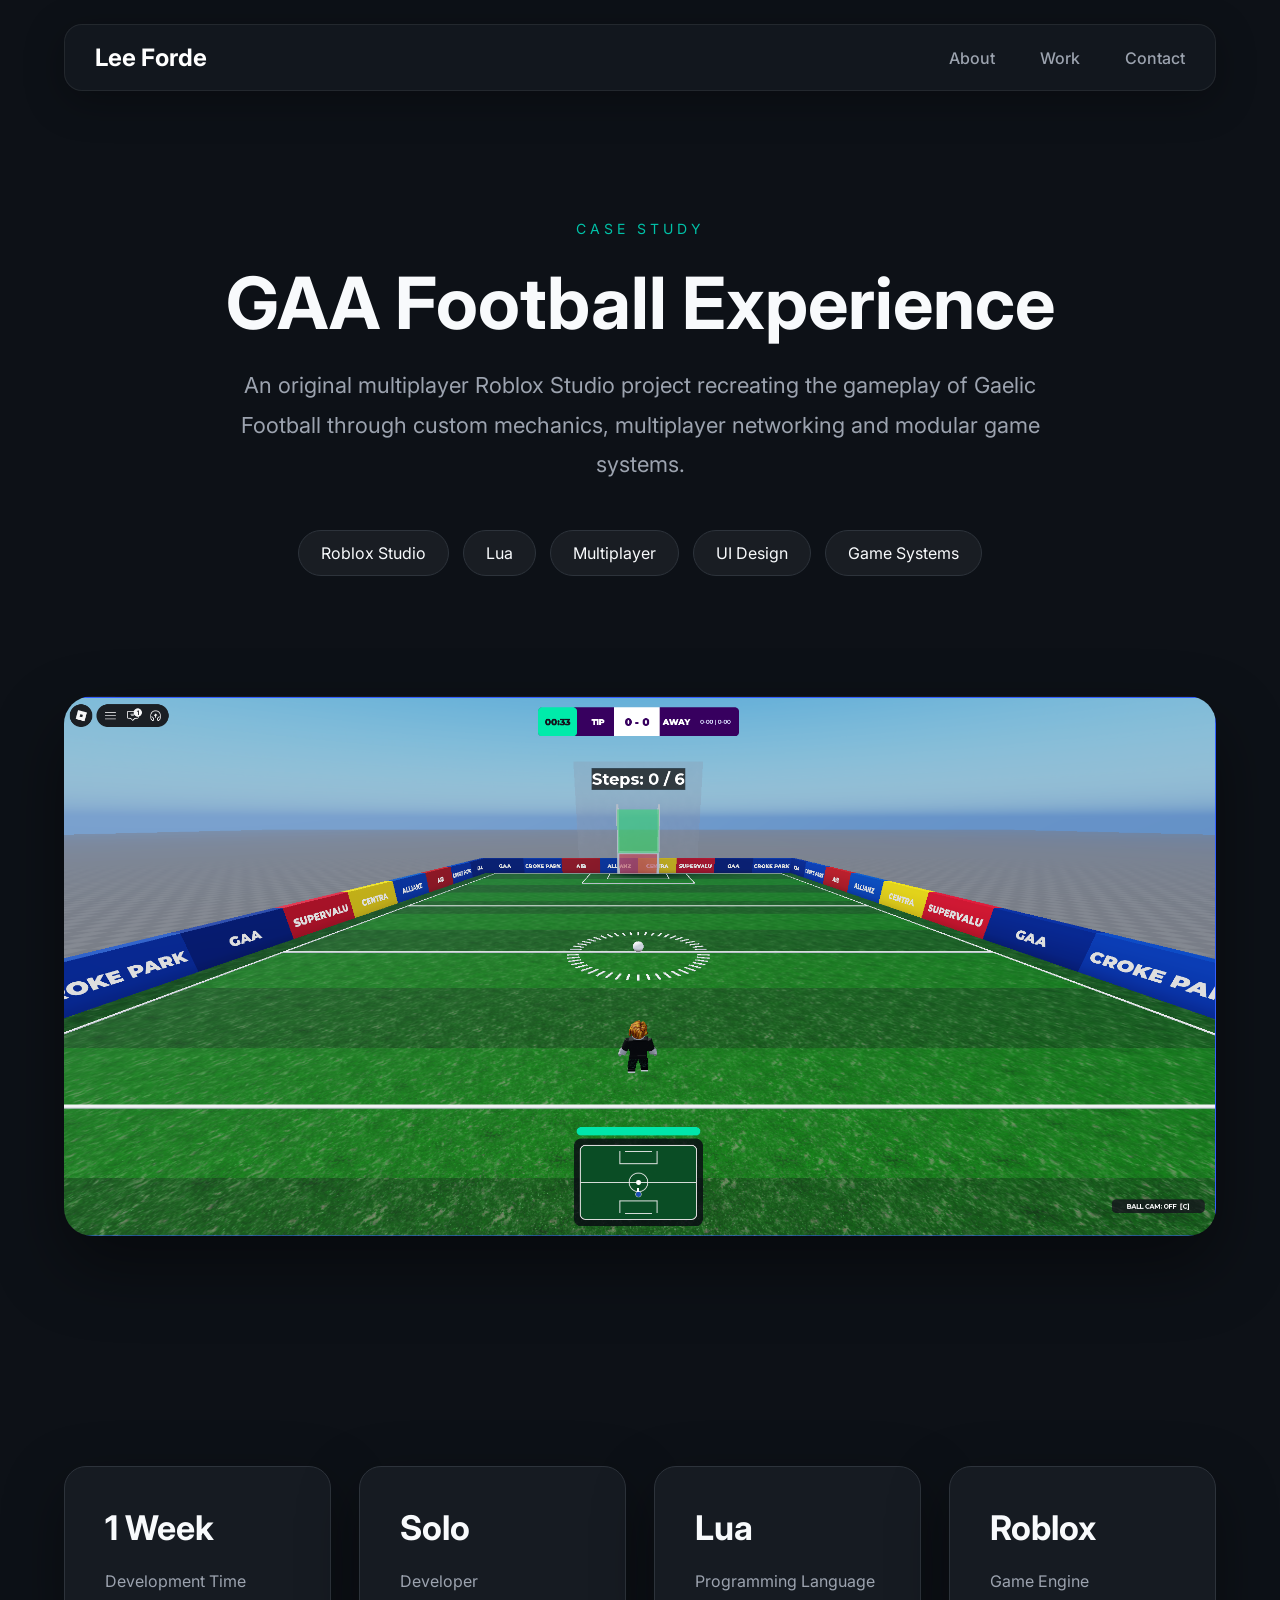
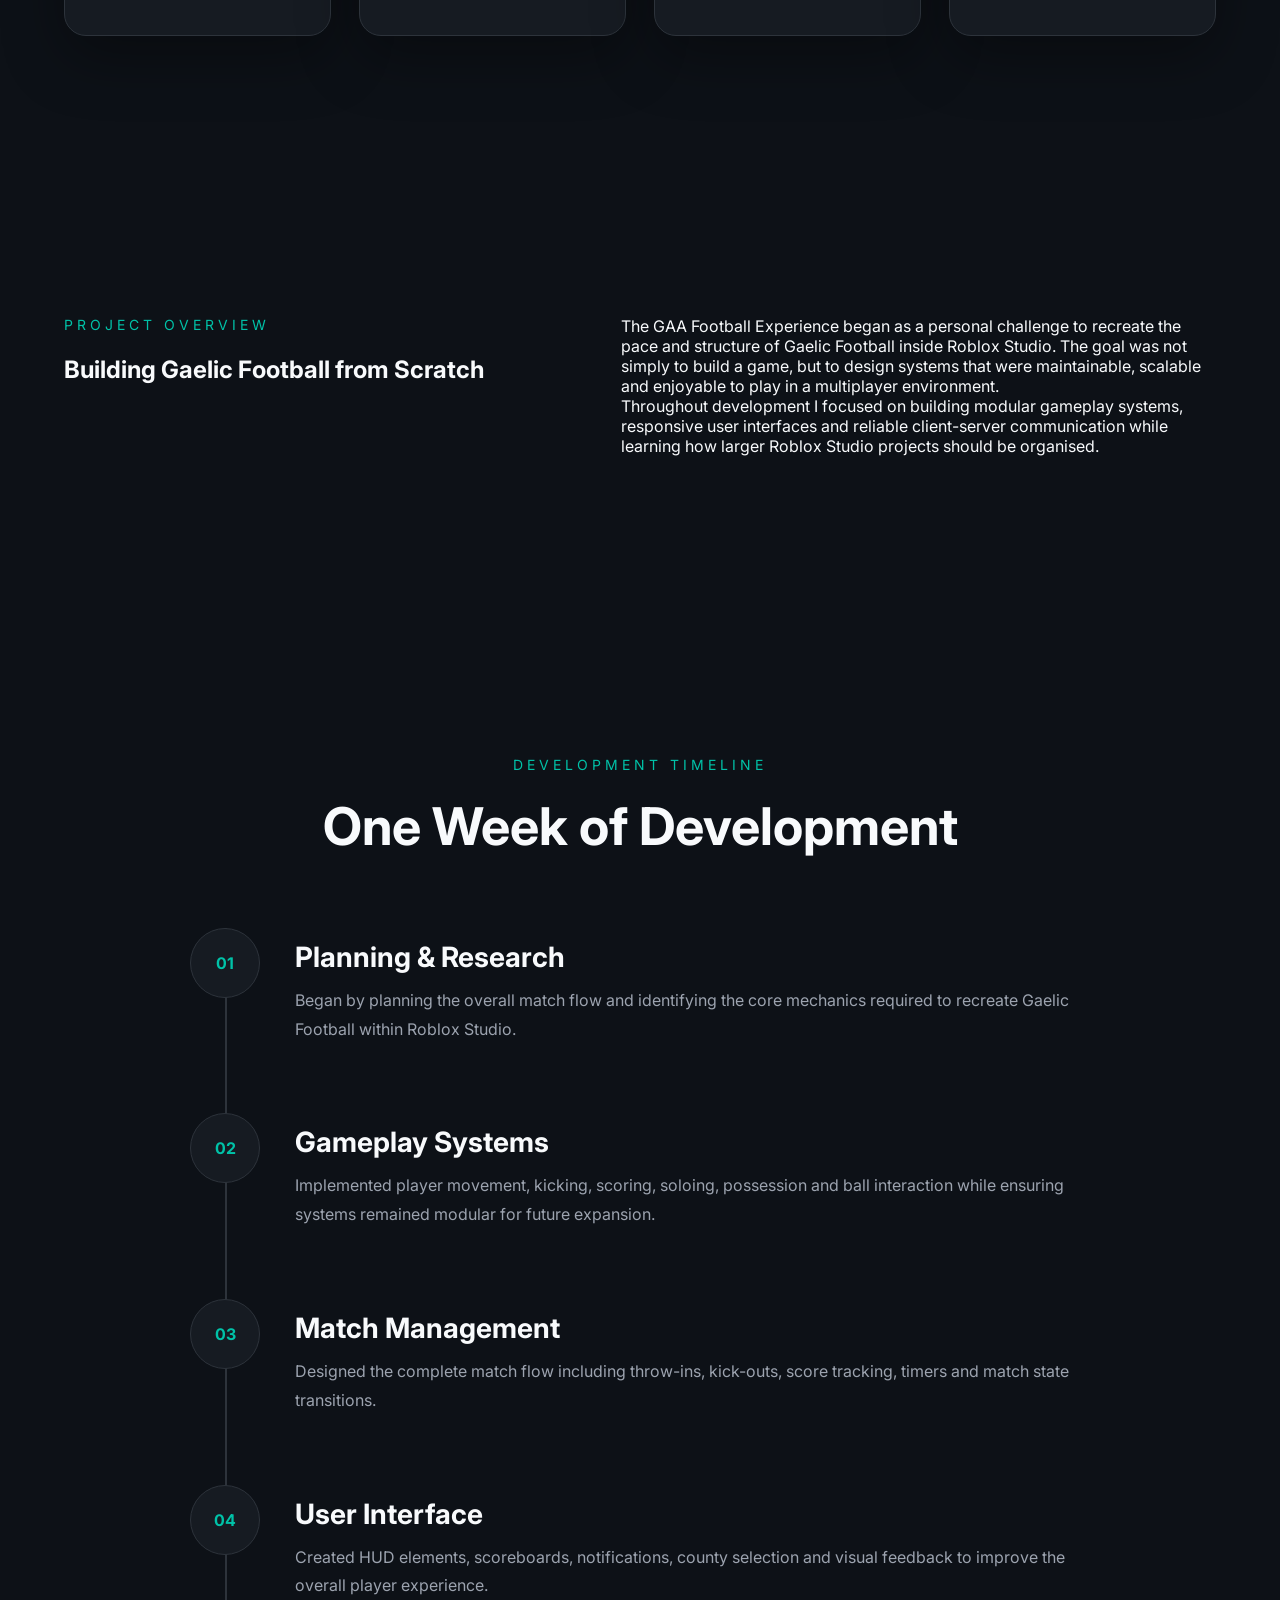
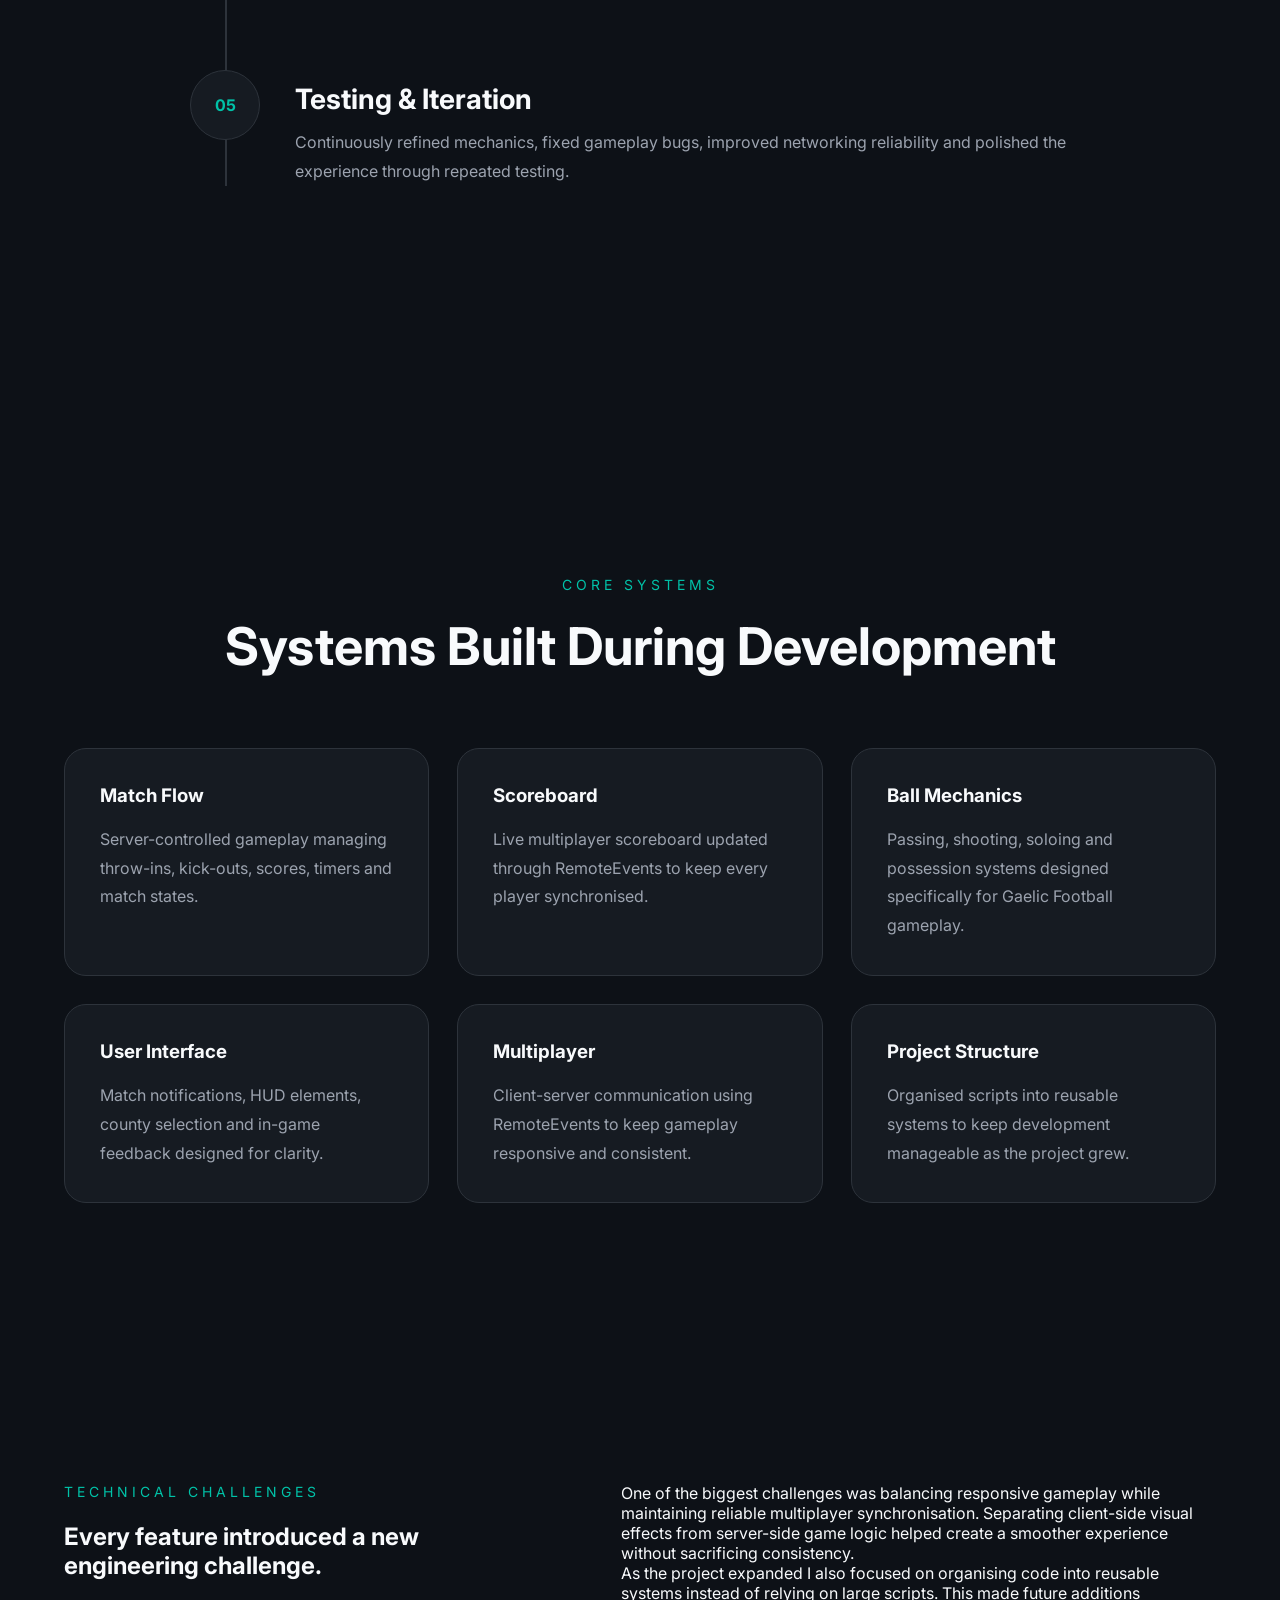
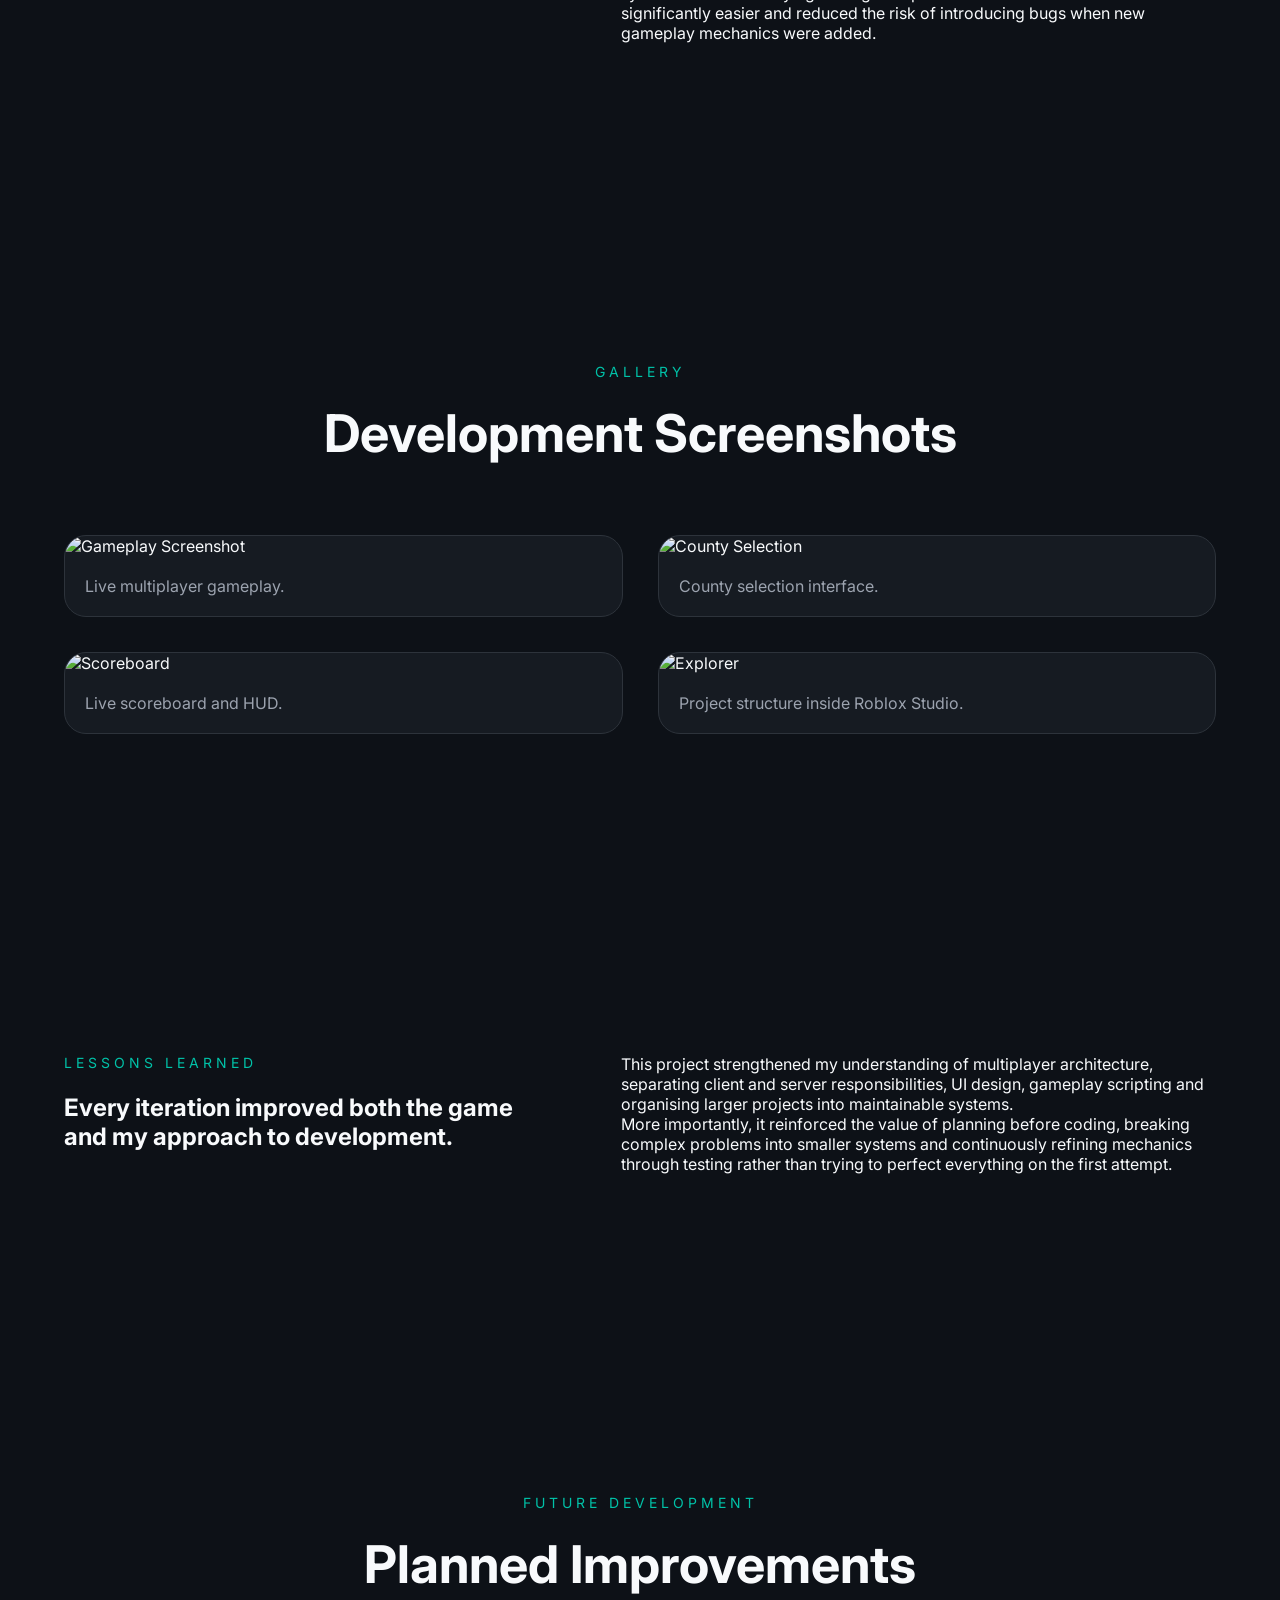
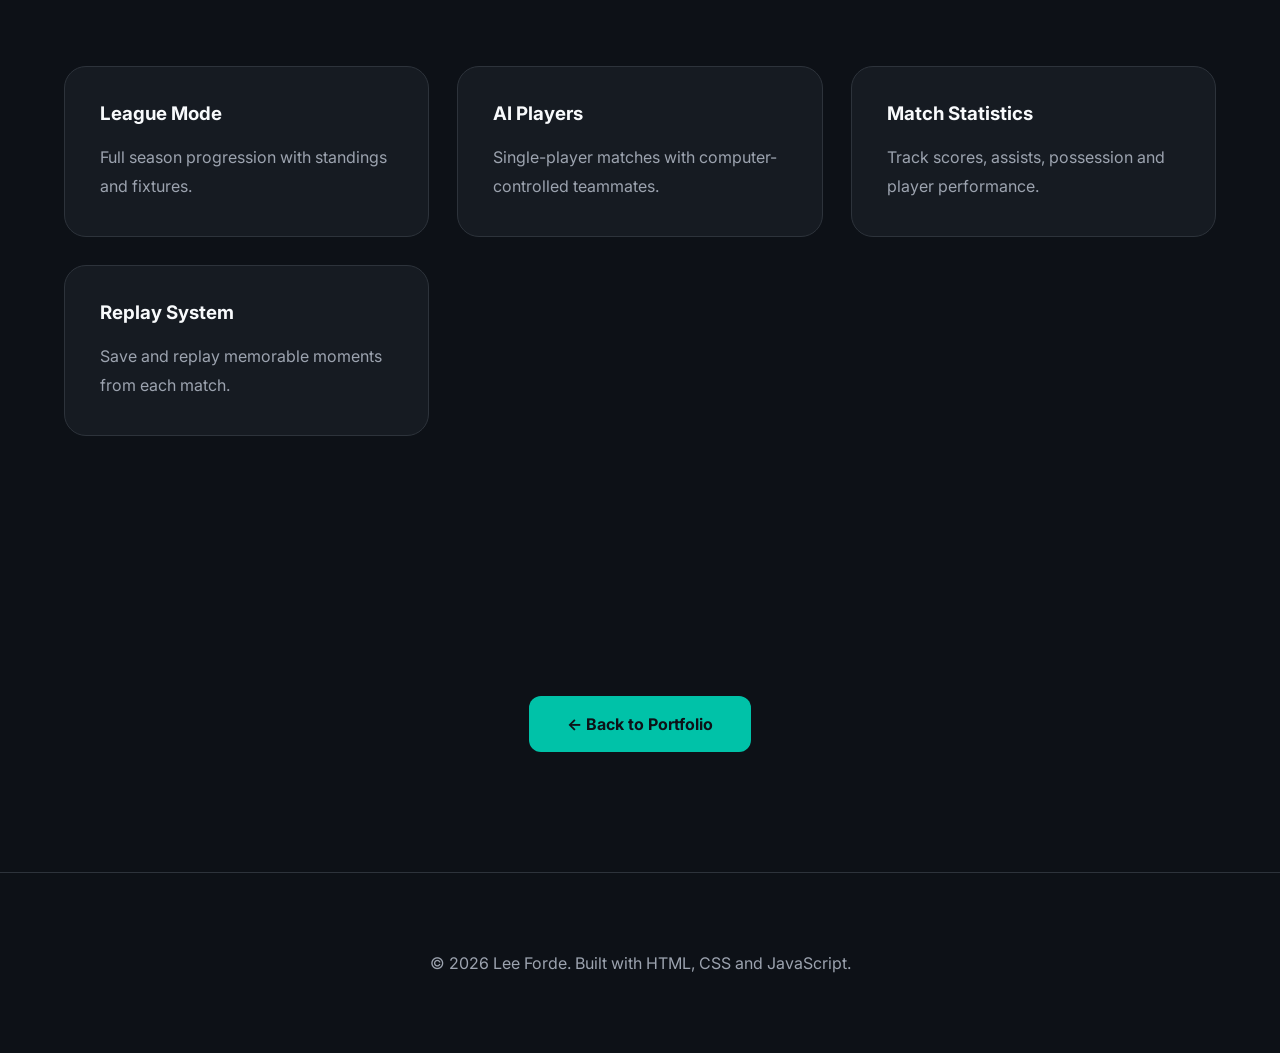
==== projects/gaa/index.html @ 05483c03 "Add GAA project case study" ====
<!DOCTYPE html>
<html lang="en">

<head>

    <meta charset="UTF-8">
    <meta name="viewport" content="width=device-width, initial-scale=1.0">

    <title>GAA Football Experience | Lee Forde</title>

    <link rel="preconnect" href="https://fonts.googleapis.com">
    <link rel="preconnect" href="https://fonts.gstatic.com" crossorigin>

    <link href="https://fonts.googleapis.com/css2?family=Inter:wght@300;400;500;600;700;800&display=swap" rel="stylesheet">

    <link rel="stylesheet" href="../../css/styles.css">

</head>

<body>

<header>

    <div class="container">

        <nav class="navbar">

            <a href="../../index.html" class="logo">

                Lee Forde

            </a>

            <ul class="nav-links">

                <li><a href="../../index.html#about">About</a></li>
                <li><a href="../../index.html#work">Work</a></li>
                <li><a href="../../index.html#contact">Contact</a></li>

            </ul>

        </nav>

    </div>

</header>

<main>

<section class="project-hero">

    <div class="container">

        <p class="section-label">

            CASE STUDY

        </p>

        <h1>

            GAA Football Experience

        </h1>

        <p class="project-subtitle">

            An original multiplayer Roblox Studio project recreating the
            gameplay of Gaelic Football through custom mechanics,
            multiplayer networking and modular game systems.

        </p>

        <div class="project-tags">

            <span>Roblox Studio</span>
            <span>Lua</span>
            <span>Multiplayer</span>
            <span>UI Design</span>
            <span>Game Systems</span>

        </div>

    </div>

</section>

<section class="hero-image">

    <div class="container">

        <img src="../../images/project-gaa.png" alt="GAA Football Experience">

    </div>

</section>

<section class="project-meta">

    <div class="container">

        <div class="identity-grid">

            <div class="identity-card">

                <h2>1 Week</h2>

                <p>Development Time</p>

            </div>

            <div class="identity-card">

                <h2>Solo</h2>

                <p>Developer</p>

            </div>

            <div class="identity-card">

                <h2>Lua</h2>

                <p>Programming Language</p>

            </div>

            <div class="identity-card">

                <h2>Roblox</h2>

                <p>Game Engine</p>

            </div>

        </div>

    </div>

</section>

<section class="overview">

    <div class="container about-grid">

        <div>

            <p class="section-label">

                PROJECT OVERVIEW

            </p>

            <h2>

                Building Gaelic Football from Scratch

            </h2>

        </div>

        <div>

            <p>

                The GAA Football Experience began as a personal challenge to
                recreate the pace and structure of Gaelic Football inside
                Roblox Studio. The goal was not simply to build a game, but
                to design systems that were maintainable, scalable and enjoyable
                to play in a multiplayer environment.

            </p>

            <p>

                Throughout development I focused on building modular gameplay
                systems, responsive user interfaces and reliable client-server
                communication while learning how larger Roblox Studio projects
                should be organised.

            </p>

        </div>

    </div>

</section>

<section class="timeline">

    <div class="container">

        <div class="section-heading">

            <p class="section-label">

                DEVELOPMENT TIMELINE

            </p>

            <h2>

                One Week of Development

            </h2>

        </div>

        <div class="timeline-card">
                        <div class="timeline-item">

                <div class="timeline-number">

                    01

                </div>

                <div class="timeline-content">

                    <h3>

                        Planning & Research

                    </h3>

                    <p>

                        Began by planning the overall match flow and identifying
                        the core mechanics required to recreate Gaelic Football
                        within Roblox Studio.

                    </p>

                </div>

            </div>

            <div class="timeline-item">

                <div class="timeline-number">

                    02

                </div>

                <div class="timeline-content">

                    <h3>

                        Gameplay Systems

                    </h3>

                    <p>

                        Implemented player movement, kicking, scoring, soloing,
                        possession and ball interaction while ensuring systems
                        remained modular for future expansion.

                    </p>

                </div>

            </div>

            <div class="timeline-item">

                <div class="timeline-number">

                    03

                </div>

                <div class="timeline-content">

                    <h3>

                        Match Management

                    </h3>

                    <p>

                        Designed the complete match flow including throw-ins,
                        kick-outs, score tracking, timers and match state
                        transitions.

                    </p>

                </div>

            </div>

            <div class="timeline-item">

                <div class="timeline-number">

                    04

                </div>

                <div class="timeline-content">

                    <h3>

                        User Interface

                    </h3>

                    <p>

                        Created HUD elements, scoreboards, notifications,
                        county selection and visual feedback to improve the
                        overall player experience.

                    </p>

                </div>

            </div>

            <div class="timeline-item">

                <div class="timeline-number">

                    05

                </div>

                <div class="timeline-content">

                    <h3>

                        Testing & Iteration

                    </h3>

                    <p>

                        Continuously refined mechanics, fixed gameplay bugs,
                        improved networking reliability and polished the
                        experience through repeated testing.

                    </p>

                </div>

            </div>

        </div>

    </div>

</section>

<section class="systems">

    <div class="container">

        <div class="section-heading">

            <p class="section-label">

                CORE SYSTEMS

            </p>

            <h2>

                Systems Built During Development

            </h2>

        </div>

        <div class="feature-grid">

            <div class="feature-card">

                <h3>

                    Match Flow

                </h3>

                <p>

                    Server-controlled gameplay managing throw-ins,
                    kick-outs, scores, timers and match states.

                </p>

            </div>

            <div class="feature-card">

                <h3>

                    Scoreboard

                </h3>

                <p>

                    Live multiplayer scoreboard updated through
                    RemoteEvents to keep every player synchronised.

                </p>

            </div>

            <div class="feature-card">

                <h3>

                    Ball Mechanics

                </h3>

                <p>

                    Passing, shooting, soloing and possession systems
                    designed specifically for Gaelic Football gameplay.

                </p>

            </div>

            <div class="feature-card">

                <h3>

                    User Interface

                </h3>

                <p>

                    Match notifications, HUD elements, county selection
                    and in-game feedback designed for clarity.

                </p>

            </div>

            <div class="feature-card">

                <h3>

                    Multiplayer

                </h3>

                <p>

                    Client-server communication using RemoteEvents to
                    keep gameplay responsive and consistent.

                </p>

            </div>

            <div class="feature-card">

                <h3>

                    Project Structure

                </h3>

                <p>

                    Organised scripts into reusable systems to keep
                    development manageable as the project grew.

                </p>

            </div>

        </div>

    </div>

</section>

<section class="challenges">

    <div class="container about-grid">

        <div>

            <p class="section-label">

                TECHNICAL CHALLENGES

            </p>

            <h2>

                Every feature introduced a new engineering challenge.

            </h2>

        </div>

        <div>

            <p>

                One of the biggest challenges was balancing responsive
                gameplay while maintaining reliable multiplayer
                synchronisation. Separating client-side visual effects
                from server-side game logic helped create a smoother
                experience without sacrificing consistency.

            </p>

            <p>

                As the project expanded I also focused on organising code
                into reusable systems instead of relying on large scripts.
                This made future additions significantly easier and reduced
                the risk of introducing bugs when new gameplay mechanics
                were added.

            </p>

        </div>

    </div>

</section>

<section class="gallery">

    <div class="container">

        <div class="section-heading">

            <p class="section-label">

                GALLERY

            </p>

            <h2>

                Development Screenshots

            </h2>

        </div>

        <div class="gallery-grid">

            <figure class="gallery-item">

                <img src="../../images/gaa/gameplay-1.png" alt="Gameplay Screenshot">

                <figcaption>

                    Live multiplayer gameplay.

                </figcaption>

            </figure>

            <figure class="gallery-item">

                <img src="../../images/gaa/ui.png" alt="County Selection">

                <figcaption>

                    County selection interface.

                </figcaption>

            </figure>

            <figure class="gallery-item">

                <img src="../../images/gaa/scoreboard.png" alt="Scoreboard">

                <figcaption>

                    Live scoreboard and HUD.

                </figcaption>

            </figure>

            <figure class="gallery-item">

                <img src="../../images/gaa/explorer.png" alt="Explorer">

                <figcaption>

                    Project structure inside Roblox Studio.

                </figcaption>

            </figure>

        </div>

    </div>

</section>

<section class="lessons">

    <div class="container about-grid">

        <div>

            <p class="section-label">

                LESSONS LEARNED

            </p>

            <h2>

                Every iteration improved both the game and my approach to development.

            </h2>

        </div>

        <div>

            <p>

                This project strengthened my understanding of multiplayer
                architecture, separating client and server responsibilities,
                UI design, gameplay scripting and organising larger projects
                into maintainable systems.

            </p>

            <p>

                More importantly, it reinforced the value of planning before
                coding, breaking complex problems into smaller systems and
                continuously refining mechanics through testing rather than
                trying to perfect everything on the first attempt.

            </p>

        </div>

    </div>

</section>

<section class="future">

    <div class="container">

        <div class="section-heading">

            <p class="section-label">

                FUTURE DEVELOPMENT

            </p>

            <h2>

                Planned Improvements

            </h2>

        </div>

        <div class="feature-grid">

            <div class="feature-card">

                <h3>

                    League Mode

                </h3>

                <p>

                    Full season progression with standings and fixtures.

                </p>

            </div>

            <div class="feature-card">

                <h3>

                    AI Players

                </h3>

                <p>

                    Single-player matches with computer-controlled teammates.

                </p>

            </div>

            <div class="feature-card">

                <h3>

                    Match Statistics

                </h3>

                <p>

                    Track scores, assists, possession and player performance.

                </p>

            </div>

            <div class="feature-card">

                <h3>

                    Replay System

                </h3>

                <p>

                    Save and replay memorable moments from each match.

                </p>

            </div>

        </div>

    </div>

</section>

<section class="back-home">

    <div class="container">

        <a href="../../index.html" class="primary-button">

            ← Back to Portfolio

        </a>

    </div>

</section>

<footer>

    <div class="container">

        <p>

            © 2026 Lee Forde. Built with HTML, CSS and JavaScript.

        </p>

    </div>

</footer>

</main>

<script src="../../js/app.js"></script>

</body>

</html>
---- css/styles.css ----
/* =====================================================
   Lee Forde Portfolio
   Version 1.0
===================================================== */

/* ==========================
   Google Font
========================== */

@import url('https://fonts.googleapis.com/css2?family=Inter:wght@300;400;500;600;700;800&display=swap');

/* ==========================
   Variables
========================== */

:root{

    --bg:#0D1117;
    --surface:#161B22;
    --surface2:#1F2630;

    --text:#F8FAFC;
    --muted:#9CA3AF;

    --accent:#00C2A8;

    --border:#2D333B;

    --radius:22px;

    --shadow:0 20px 60px rgba(0,0,0,.35);

    --transition:.35s ease;

}

/* ==========================
   Reset
========================== */

*{

    margin:0;
    padding:0;
    box-sizing:border-box;

}

html{

    scroll-behavior:smooth;

}

body{

    font-family:"Inter",sans-serif;
    background:var(--bg);
    color:var(--text);
    overflow-x:hidden;

}

img{

    display:block;
    max-width:100%;

}

a{

    text-decoration:none;

}

.container{

    width:min(1200px,90%);
    margin:auto;

}

section{

    padding:140px 0;

}

/* ==========================
   Navigation
========================== */

header{

    position:fixed;

    top:24px;

    width:100%;

    z-index:999;

}

.navbar{

    display:flex;

    justify-content:space-between;

    align-items:center;

    padding:18px 30px;

    border-radius:18px;

    background:rgba(22,27,34,.72);

    backdrop-filter:blur(18px);

    border:1px solid rgba(255,255,255,.07);

    box-shadow:0 10px 40px rgba(0,0,0,.30);

}

.logo{

    color:white;

    font-size:24px;

    font-weight:700;

    transition:var(--transition);

}

.logo:hover{

    color:var(--accent);

}

.nav-links{

    display:flex;

    gap:45px;

    list-style:none;

}

.nav-links a{

    color:var(--muted);

    font-weight:500;

    transition:var(--transition);

}

.nav-links a:hover{

    color:white;

}

/* ==========================
   Hero
========================== */

.hero{

    min-height:100vh;

    display:flex;

    align-items:center;

    justify-content:center;

    text-align:center;

    background-image:url("../images/hero.png");

    background-size:cover;

    background-position:center;

}

.hero-content{

    max-width:900px;

}

.hero-label{

    color:var(--accent);

    letter-spacing:5px;

    font-size:14px;

    margin-bottom:30px;

}

.hero h1{

    font-size:84px;

    font-weight:800;

    margin-bottom:30px;

    letter-spacing:-3px;

}

.hero-lines{

    margin-bottom:40px;

}

.hero-lines p{

    font-size:38px;

    font-weight:700;

    line-height:1.3;

}

.hero-description{

    max-width:700px;

    margin:auto;

    color:var(--muted);

    font-size:20px;

    line-height:1.9;

}

.hero-buttons{

    display:flex;

    justify-content:center;

    gap:20px;

    margin-top:55px;

    flex-wrap:wrap;

}

.primary-button{

    padding:18px 38px;

    border-radius:12px;

    background:var(--accent);

    color:#0D1117;

    font-weight:700;

    transition:var(--transition);

}

.primary-button:hover{

    transform:translateY(-4px);

    box-shadow:0 15px 35px rgba(0,194,168,.35);

}

.secondary-button{

    padding:18px 38px;

    border-radius:12px;

    color:white;

    background:rgba(255,255,255,.05);

    backdrop-filter:blur(12px);

    border:1px solid rgba(255,255,255,.08);

    transition:var(--transition);

}

.secondary-button:hover{

    background:rgba(255,255,255,.09);

}

.scroll-indicator{

    margin-top:80px;

    color:var(--accent);

    font-size:30px;

    animation:bounce 2s infinite;

}

/* ==========================
   Identity Cards
========================== */

.identity{

    padding-top:40px;

}

.identity-grid{

    display:grid;

    grid-template-columns:repeat(4,1fr);

    gap:28px;

}

.identity-card{

    background:var(--surface);

    border:1px solid var(--border);

    border-radius:22px;

    padding:40px;

    transition:var(--transition);

    box-shadow:var(--shadow);

}

.identity-card:hover{

    transform:translateY(-8px);

    border-color:var(--accent);

}

.identity-card h2{

    font-size:34px;

    margin-bottom:20px;

}

.identity-card p{

    color:var(--muted);

    line-height:1.7;

}

/* ==========================
   Bounce Animation
========================== */

@keyframes bounce{

    0%,20%,50%,80%,100%{

        transform:translateY(0);

    }

    40%{

        transform:translateY(8px);

    }

    60%{

        transform:translateY(4px);

    }

}

/* ==========================
   About
========================== */

.about{

    padding-top:160px;

}

.about-grid{

    display:grid;

    grid-template-columns:1fr 1.3fr;

    gap:100px;

    align-items:start;

}

.section-label{

    color:var(--accent);

    letter-spacing:4px;

    font-size:14px;

    margin-bottom:22px;

}

.about-left h2{

    font-size:52px;

    line-height:1.2;

    max-width:420px;

}

.about-right{

    display:flex;

    flex-direction:column;

    gap:30px;

}

.about-right p{

    color:var(--muted);

    line-height:1.9;

    font-size:18px;

}

.text-link{

    display:inline-flex;

    width:max-content;

    color:var(--accent);

    font-weight:700;

    transition:var(--transition);

}

.text-link:hover{

    transform:translateX(8px);

}

/* ==========================
   Selected Work
========================== */

.featured{

    padding-top:180px;

}

.section-heading{

    text-align:center;

    margin-bottom:70px;

}

.section-heading h2{

    font-size:52px;

    margin-top:20px;

}

.project-card{

    display:grid;

    grid-template-columns:1.2fr 1fr;

    overflow:hidden;

    border-radius:24px;

    background:var(--surface);

    border:1px solid var(--border);

    box-shadow:var(--shadow);

    transition:var(--transition);

}

.project-card:hover{

    transform:translateY(-10px);

}

.project-image{

    overflow:hidden;

}

.project-image img{

    width:100%;

    height:100%;

    object-fit:cover;

    transition:.6s;

}

.project-card:hover img{

    transform:scale(1.05);

}

.project-content{

    padding:55px;

}

.project-date{

    color:var(--accent);

    font-size:14px;

    letter-spacing:2px;

}

.project-content h3{

    font-size:36px;

    margin:20px 0;

}

.project-content p{

    color:var(--muted);

    line-height:1.9;

}

.tags{

    display:flex;

    flex-wrap:wrap;

    gap:12px;

    margin:40px 0;

}

.tags span{

    padding:10px 18px;

    background:rgba(255,255,255,.04);

    border:1px solid var(--border);

    border-radius:999px;

    font-size:14px;

}

/* ==========================
   Journey
========================== */

.placeholder{

    text-align:center;

}

.placeholder h2{

    font-size:52px;

    margin-bottom:20px;

}

.placeholder p{

    color:var(--muted);

    font-size:18px;

}

/* ==========================
   Footer / Contact
========================== */

footer{

    padding:80px 0;

    border-top:1px solid var(--border);

    text-align:center;

}

footer p{

    color:var(--muted);

}

/* ==========================
   Responsive
========================== */

@media(max-width:1000px){

    .about-grid{

        grid-template-columns:1fr;

        gap:60px;

    }

    .project-card{

        grid-template-columns:1fr;

    }

    .identity-grid{

        grid-template-columns:repeat(2,1fr);

    }

}

@media(max-width:768px){

    header{

        top:10px;

    }

    .navbar{

        flex-direction:column;

        gap:20px;

        padding:22px;

    }

    .nav-links{

        gap:25px;

        flex-wrap:wrap;

        justify-content:center;

    }

    .hero h1{

        font-size:58px;

    }

    .hero-lines p{

        font-size:28px;

    }

    .hero-description{

        font-size:18px;

    }

    .identity-grid{

        grid-template-columns:1fr;

    }

    .about-left h2{

        font-size:40px;

    }

    .section-heading h2{

        font-size:40px;

    }

    .project-content{

        padding:35px;

    }

}

@media(max-width:500px){

    .hero{

        padding-top:120px;

    }

    .hero h1{

        font-size:46px;

    }

    .hero-lines p{

        font-size:22px;

    }

    .hero-buttons{

        flex-direction:column;

    }

    .primary-button,
    .secondary-button{

        width:100%;

        text-align:center;

    }

}

/* =====================================================
   GAA PROJECT PAGE
===================================================== */

.project-hero{

    padding-top:220px;
    padding-bottom:80px;
    text-align:center;

}

.project-hero h1{

    font-size:72px;
    margin:20px 0;

}

.project-subtitle{

    max-width:850px;
    margin:auto;
    color:var(--muted);
    line-height:1.8;
    font-size:22px;

}

.project-tags{

    display:flex;
    justify-content:center;
    gap:14px;
    flex-wrap:wrap;
    margin-top:45px;

}

.project-tags span{

    padding:12px 22px;
    background:rgba(255,255,255,.05);
    border:1px solid var(--border);
    border-radius:999px;

}

.hero-image{

    padding-top:40px;

}

.hero-image img{

    width:100%;
    border-radius:28px;
    box-shadow:0 30px 70px rgba(0,0,0,.45);

}

.timeline{

    padding-top:160px;

}

.timeline-card{

    max-width:900px;
    margin:auto;
    position:relative;

}

.timeline-card::before{

    content:"";
    position:absolute;
    left:35px;
    top:0;
    bottom:0;
    width:2px;
    background:var(--border);

}

.timeline-item{

    display:flex;
    gap:35px;
    margin-bottom:70px;
    position:relative;

}

.timeline-number{

    width:70px;
    height:70px;
    min-width:70px;

    border-radius:50%;

    display:flex;
    justify-content:center;
    align-items:center;

    background:var(--surface);

    border:1px solid var(--border);

    color:var(--accent);

    font-weight:700;

    z-index:2;

}

.timeline-content{

    padding-top:12px;

}

.timeline-content h3{

    margin-bottom:12px;
    font-size:28px;

}

.timeline-content p{

    color:var(--muted);
    line-height:1.8;

}

.systems{

    padding-top:180px;

}

.feature-grid{

    display:grid;

    grid-template-columns:repeat(3,1fr);

    gap:28px;

}

.feature-card{

    background:var(--surface);

    border:1px solid var(--border);

    border-radius:22px;

    padding:35px;

    transition:var(--transition);

}

.feature-card:hover{

    transform:translateY(-8px);

    border-color:var(--accent);

}

.feature-card h3{

    margin-bottom:18px;

}

.feature-card p{

    color:var(--muted);

    line-height:1.8;

}

.gallery{

    padding-top:180px;

}

.gallery-grid{

    display:grid;

    grid-template-columns:repeat(2,1fr);

    gap:35px;

}

.gallery-item{

    overflow:hidden;

    border-radius:22px;

    background:var(--surface);

    border:1px solid var(--border);

}

.gallery-item img{

    width:100%;

    display:block;

    transition:.5s;

}

.gallery-item:hover img{

    transform:scale(1.04);

}

.gallery-item figcaption{

    padding:20px;

    color:var(--muted);

}

.lessons{

    padding-top:180px;

}

.future{

    padding-top:180px;

}

.back-home{

    text-align:center;

    padding:120px 0;

}

.back-home .primary-button{

    display:inline-block;

}

.project-meta{

    padding-top:90px;

}
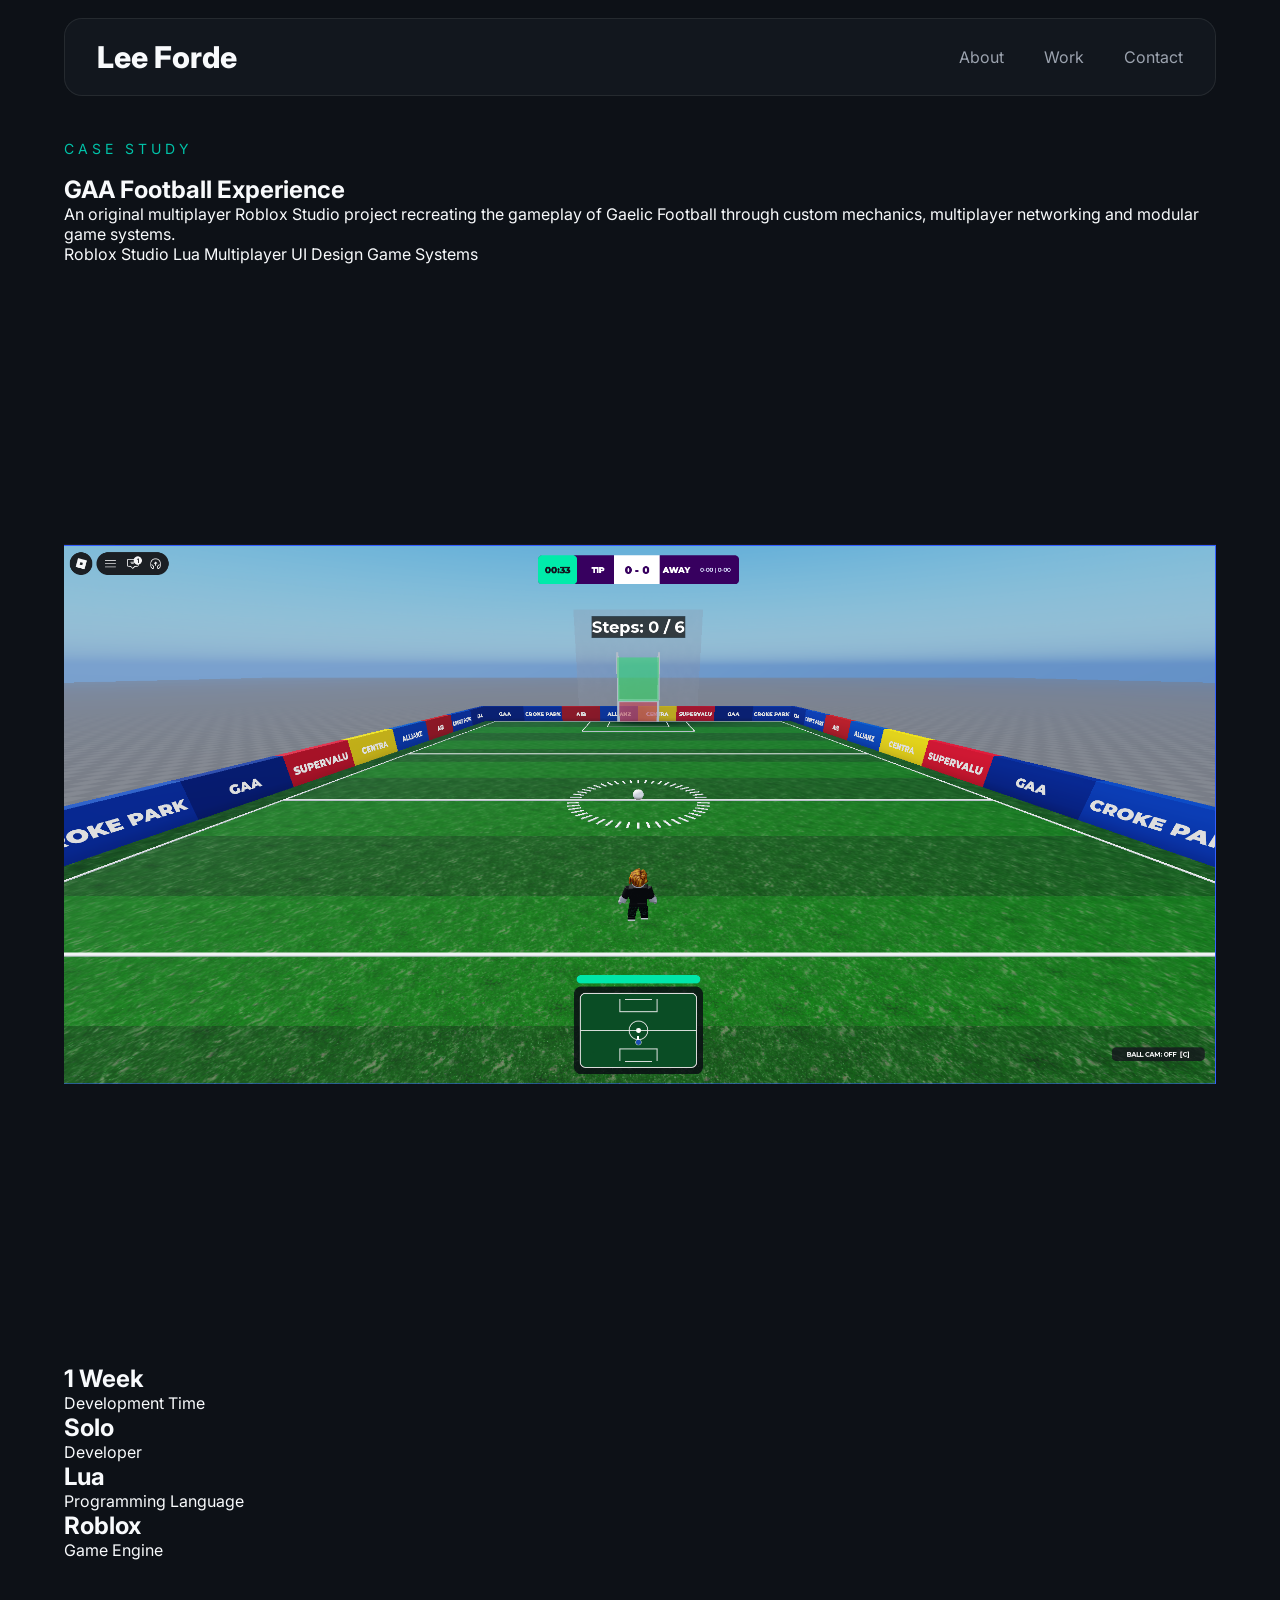
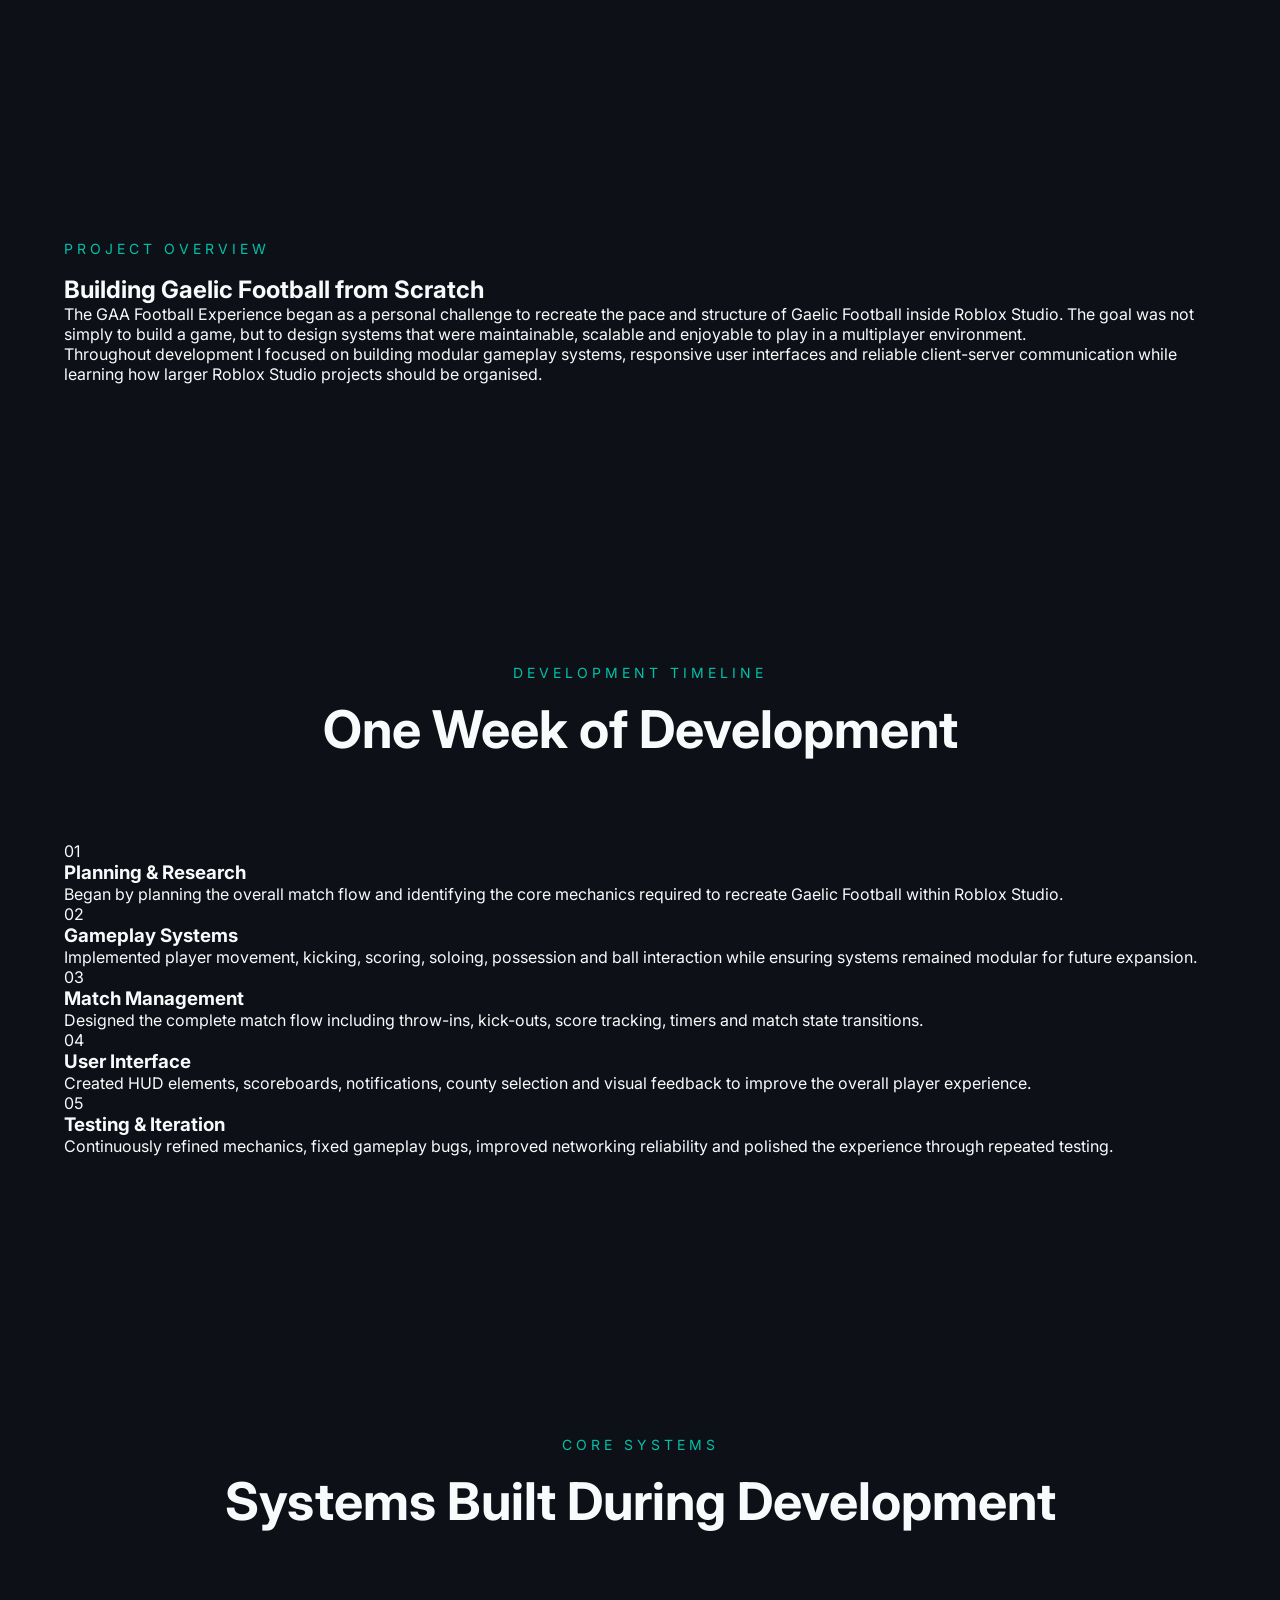
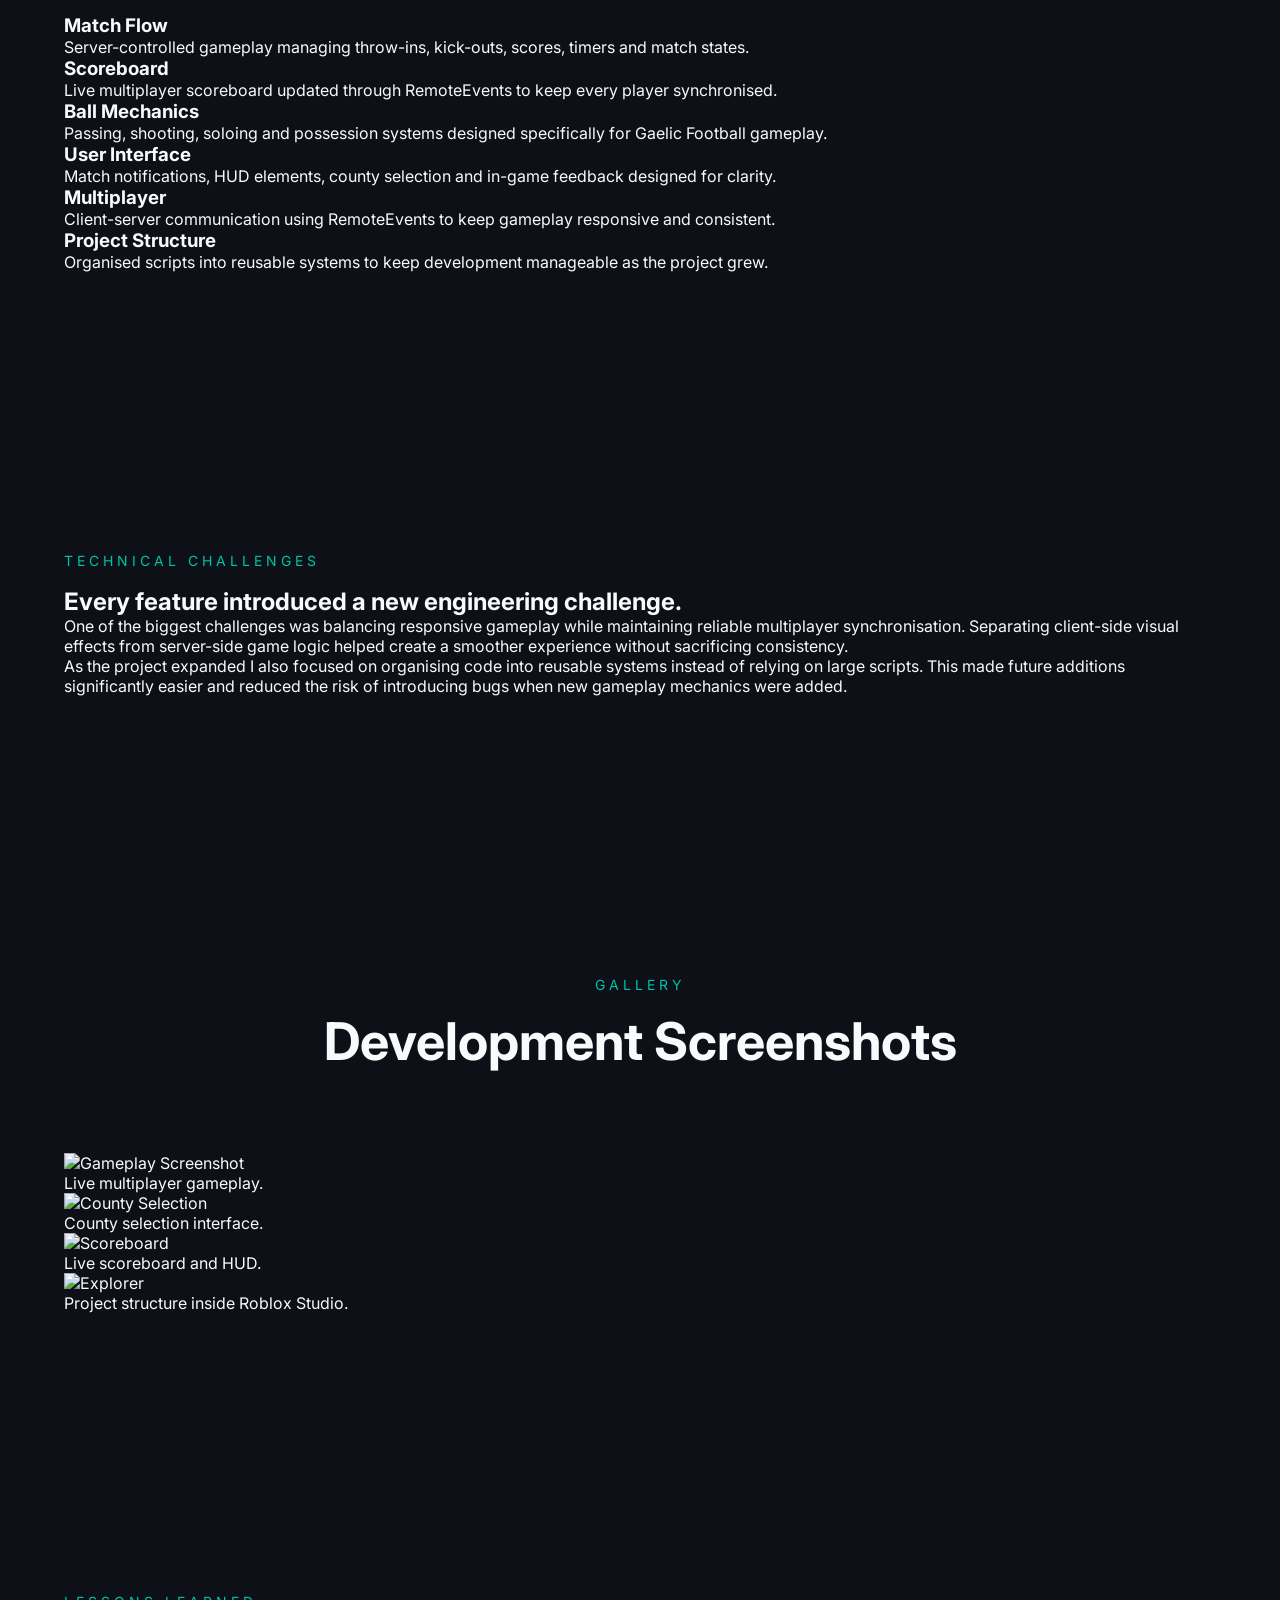
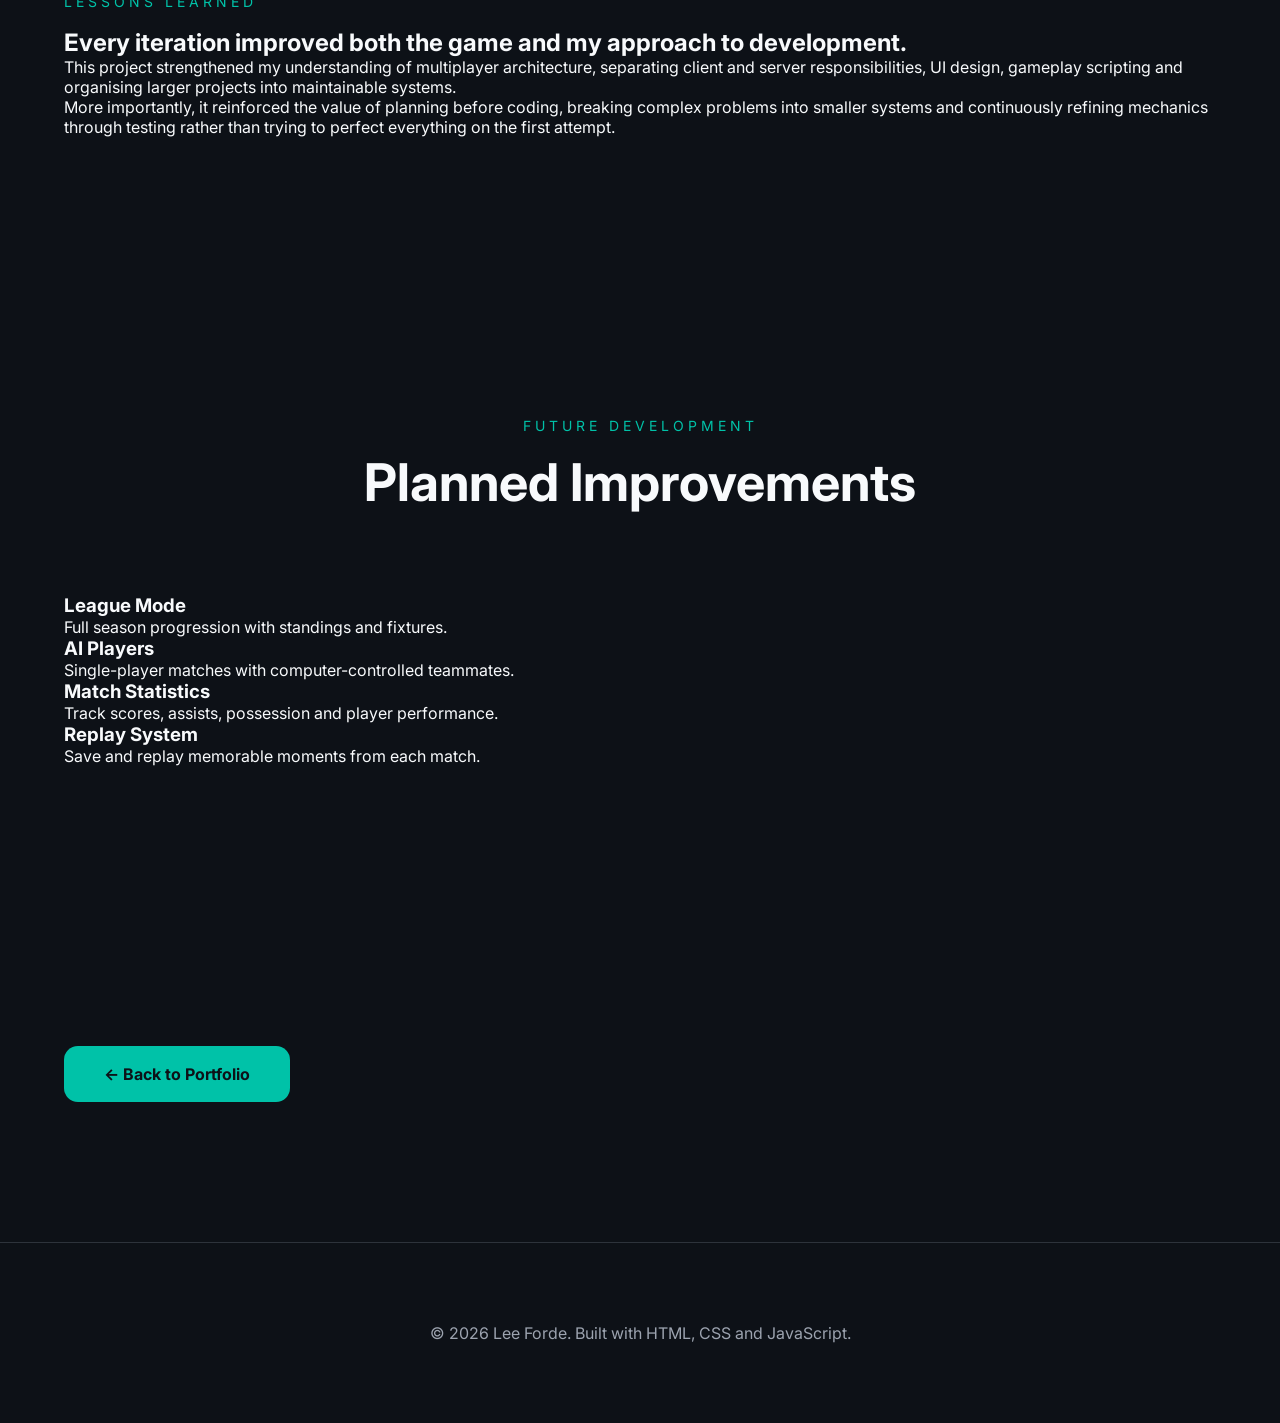
==== commit aada248d: "Refactor portfolio architecture and add GAA case study" ====
--- a/projects/gaa/index.html
+++ b/projects/gaa/index.html
@@ -14,6 +14,9 @@
     <link href="https://fonts.googleapis.com/css2?family=Inter:wght@300;400;500;600;700;800&display=swap" rel="stylesheet">
 
     <link rel="stylesheet" href="../../css/styles.css">
+<link rel="stylesheet" href="../../css/project.css">
+<link rel="stylesheet" href="../../css/animations.css">
+<link rel="stylesheet" href="../../css/responsive.css">
 
 </head>
 
--- a/css/styles.css
+++ b/css/styles.css
@@ -1,23 +1,15 @@
 /* =====================================================
    Lee Forde Portfolio
-   Version 1.0
-===================================================== */
-
-/* ==========================
-   Google Font
-========================== */
+   Global Styles
+===================================================== */
 
 @import url('https://fonts.googleapis.com/css2?family=Inter:wght@300;400;500;600;700;800&display=swap');
-
-/* ==========================
-   Variables
-========================== */
 
 :root{
 
     --bg:#0D1117;
     --surface:#161B22;
-    --surface2:#1F2630;
+    --surface-light:#1E242D;
 
     --text:#F8FAFC;
     --muted:#9CA3AF;
@@ -28,15 +20,11 @@
 
     --radius:22px;
 
+    --transition:.35s ease;
+
     --shadow:0 20px 60px rgba(0,0,0,.35);
 
-    --transition:.35s ease;
-
-}
-
-/* ==========================
-   Reset
-========================== */
+}
 
 *{
 
@@ -55,8 +43,11 @@
 body{
 
     font-family:"Inter",sans-serif;
+
     background:var(--bg);
+
     color:var(--text);
+
     overflow-x:hidden;
 
 }
@@ -64,19 +55,23 @@
 img{
 
     display:block;
-    max-width:100%;
+
+    width:100%;
 
 }
 
 a{
 
+    color:inherit;
+
     text-decoration:none;
 
 }
 
 .container{
 
-    width:min(1200px,90%);
+    width:min(1400px,90%);
+
     margin:auto;
 
 }
@@ -87,19 +82,49 @@
 
 }
 
-/* ==========================
+.section-label{
+
+    color:var(--accent);
+
+    letter-spacing:4px;
+
+    font-size:14px;
+
+    margin-bottom:18px;
+
+    text-transform:uppercase;
+
+}
+
+.section-heading{
+
+    text-align:center;
+
+    margin-bottom:80px;
+
+}
+
+.section-heading h2{
+
+    font-size:52px;
+
+    line-height:1.2;
+
+}
+
+/* =====================================================
    Navigation
-========================== */
+===================================================== */
 
 header{
 
     position:fixed;
 
-    top:24px;
-
     width:100%;
 
-    z-index:999;
+    top:18px;
+
+    z-index:1000;
 
 }
 
@@ -111,7 +136,7 @@
 
     align-items:center;
 
-    padding:18px 30px;
+    padding:20px 32px;
 
     border-radius:18px;
 
@@ -119,17 +144,89 @@
 
     backdrop-filter:blur(18px);
 
-    border:1px solid rgba(255,255,255,.07);
-
-    box-shadow:0 10px 40px rgba(0,0,0,.30);
+    border:1px solid rgba(255,255,255,.08);
 
 }
 
 .logo{
 
+    font-size:30px;
+
+    font-weight:800;
+
+}
+
+.nav-links{
+
+    display:flex;
+
+    list-style:none;
+
+    gap:40px;
+
+}
+
+.nav-links a{
+
+    position:relative;
+
+    color:var(--muted);
+
+    transition:.3s;
+
+}
+
+.nav-links a:hover{
+
     color:white;
 
-    font-size:24px;
+}
+
+.nav-links a::after{
+
+    content:"";
+
+    position:absolute;
+
+    left:0;
+
+    bottom:-8px;
+
+    width:0;
+
+    height:2px;
+
+    background:var(--accent);
+
+    transition:.3s;
+
+}
+
+.nav-links a:hover::after{
+
+    width:100%;
+
+}
+
+/* =====================================================
+   Buttons
+===================================================== */
+
+.primary-button{
+
+    display:inline-flex;
+
+    justify-content:center;
+
+    align-items:center;
+
+    padding:18px 40px;
+
+    border-radius:14px;
+
+    background:var(--accent);
+
+    color:#0D1117;
 
     font-weight:700;
 
@@ -137,956 +234,58 @@
 
 }
 
-.logo:hover{
-
-    color:var(--accent);
-
-}
-
-.nav-links{
-
-    display:flex;
-
-    gap:45px;
-
-    list-style:none;
-
-}
-
-.nav-links a{
+.primary-button:hover{
+
+    transform:translateY(-5px);
+
+    box-shadow:0 20px 45px rgba(0,194,168,.35);
+
+}
+
+.secondary-button{
+
+    display:inline-flex;
+
+    justify-content:center;
+
+    align-items:center;
+
+    padding:18px 40px;
+
+    border-radius:14px;
+
+    border:1px solid var(--border);
+
+    background:rgba(255,255,255,.04);
+
+    color:white;
+
+    transition:var(--transition);
+
+}
+
+.secondary-button:hover{
+
+    background:rgba(255,255,255,.08);
+
+}
+
+/* =====================================================
+   Footer
+===================================================== */
+
+footer{
+
+    padding:80px 0;
+
+    border-top:1px solid var(--border);
+
+    text-align:center;
+
+}
+
+footer p{
 
     color:var(--muted);
 
-    font-weight:500;
-
-    transition:var(--transition);
-
-}
-
-.nav-links a:hover{
-
-    color:white;
-
-}
-
-/* ==========================
-   Hero
-========================== */
-
-.hero{
-
-    min-height:100vh;
-
-    display:flex;
-
-    align-items:center;
-
-    justify-content:center;
-
-    text-align:center;
-
-    background-image:url("../images/hero.png");
-
-    background-size:cover;
-
-    background-position:center;
-
-}
-
-.hero-content{
-
-    max-width:900px;
-
-}
-
-.hero-label{
-
-    color:var(--accent);
-
-    letter-spacing:5px;
-
-    font-size:14px;
-
-    margin-bottom:30px;
-
-}
-
-.hero h1{
-
-    font-size:84px;
-
-    font-weight:800;
-
-    margin-bottom:30px;
-
-    letter-spacing:-3px;
-
-}
-
-.hero-lines{
-
-    margin-bottom:40px;
-
-}
-
-.hero-lines p{
-
-    font-size:38px;
-
-    font-weight:700;
-
-    line-height:1.3;
-
-}
-
-.hero-description{
-
-    max-width:700px;
-
-    margin:auto;
-
-    color:var(--muted);
-
-    font-size:20px;
-
-    line-height:1.9;
-
-}
-
-.hero-buttons{
-
-    display:flex;
-
-    justify-content:center;
-
-    gap:20px;
-
-    margin-top:55px;
-
-    flex-wrap:wrap;
-
-}
-
-.primary-button{
-
-    padding:18px 38px;
-
-    border-radius:12px;
-
-    background:var(--accent);
-
-    color:#0D1117;
-
-    font-weight:700;
-
-    transition:var(--transition);
-
-}
-
-.primary-button:hover{
-
-    transform:translateY(-4px);
-
-    box-shadow:0 15px 35px rgba(0,194,168,.35);
-
-}
-
-.secondary-button{
-
-    padding:18px 38px;
-
-    border-radius:12px;
-
-    color:white;
-
-    background:rgba(255,255,255,.05);
-
-    backdrop-filter:blur(12px);
-
-    border:1px solid rgba(255,255,255,.08);
-
-    transition:var(--transition);
-
-}
-
-.secondary-button:hover{
-
-    background:rgba(255,255,255,.09);
-
-}
-
-.scroll-indicator{
-
-    margin-top:80px;
-
-    color:var(--accent);
-
-    font-size:30px;
-
-    animation:bounce 2s infinite;
-
-}
-
-/* ==========================
-   Identity Cards
-========================== */
-
-.identity{
-
-    padding-top:40px;
-
-}
-
-.identity-grid{
-
-    display:grid;
-
-    grid-template-columns:repeat(4,1fr);
-
-    gap:28px;
-
-}
-
-.identity-card{
-
-    background:var(--surface);
-
-    border:1px solid var(--border);
-
-    border-radius:22px;
-
-    padding:40px;
-
-    transition:var(--transition);
-
-    box-shadow:var(--shadow);
-
-}
-
-.identity-card:hover{
-
-    transform:translateY(-8px);
-
-    border-color:var(--accent);
-
-}
-
-.identity-card h2{
-
-    font-size:34px;
-
-    margin-bottom:20px;
-
-}
-
-.identity-card p{
-
-    color:var(--muted);
-
-    line-height:1.7;
-
-}
-
-/* ==========================
-   Bounce Animation
-========================== */
-
-@keyframes bounce{
-
-    0%,20%,50%,80%,100%{
-
-        transform:translateY(0);
-
-    }
-
-    40%{
-
-        transform:translateY(8px);
-
-    }
-
-    60%{
-
-        transform:translateY(4px);
-
-    }
-
-}
-
-/* ==========================
-   About
-========================== */
-
-.about{
-
-    padding-top:160px;
-
-}
-
-.about-grid{
-
-    display:grid;
-
-    grid-template-columns:1fr 1.3fr;
-
-    gap:100px;
-
-    align-items:start;
-
-}
-
-.section-label{
-
-    color:var(--accent);
-
-    letter-spacing:4px;
-
-    font-size:14px;
-
-    margin-bottom:22px;
-
-}
-
-.about-left h2{
-
-    font-size:52px;
-
-    line-height:1.2;
-
-    max-width:420px;
-
-}
-
-.about-right{
-
-    display:flex;
-
-    flex-direction:column;
-
-    gap:30px;
-
-}
-
-.about-right p{
-
-    color:var(--muted);
-
-    line-height:1.9;
-
-    font-size:18px;
-
-}
-
-.text-link{
-
-    display:inline-flex;
-
-    width:max-content;
-
-    color:var(--accent);
-
-    font-weight:700;
-
-    transition:var(--transition);
-
-}
-
-.text-link:hover{
-
-    transform:translateX(8px);
-
-}
-
-/* ==========================
-   Selected Work
-========================== */
-
-.featured{
-
-    padding-top:180px;
-
-}
-
-.section-heading{
-
-    text-align:center;
-
-    margin-bottom:70px;
-
-}
-
-.section-heading h2{
-
-    font-size:52px;
-
-    margin-top:20px;
-
-}
-
-.project-card{
-
-    display:grid;
-
-    grid-template-columns:1.2fr 1fr;
-
-    overflow:hidden;
-
-    border-radius:24px;
-
-    background:var(--surface);
-
-    border:1px solid var(--border);
-
-    box-shadow:var(--shadow);
-
-    transition:var(--transition);
-
-}
-
-.project-card:hover{
-
-    transform:translateY(-10px);
-
-}
-
-.project-image{
-
-    overflow:hidden;
-
-}
-
-.project-image img{
-
-    width:100%;
-
-    height:100%;
-
-    object-fit:cover;
-
-    transition:.6s;
-
-}
-
-.project-card:hover img{
-
-    transform:scale(1.05);
-
-}
-
-.project-content{
-
-    padding:55px;
-
-}
-
-.project-date{
-
-    color:var(--accent);
-
-    font-size:14px;
-
-    letter-spacing:2px;
-
-}
-
-.project-content h3{
-
-    font-size:36px;
-
-    margin:20px 0;
-
-}
-
-.project-content p{
-
-    color:var(--muted);
-
-    line-height:1.9;
-
-}
-
-.tags{
-
-    display:flex;
-
-    flex-wrap:wrap;
-
-    gap:12px;
-
-    margin:40px 0;
-
-}
-
-.tags span{
-
-    padding:10px 18px;
-
-    background:rgba(255,255,255,.04);
-
-    border:1px solid var(--border);
-
-    border-radius:999px;
-
-    font-size:14px;
-
-}
-
-/* ==========================
-   Journey
-========================== */
-
-.placeholder{
-
-    text-align:center;
-
-}
-
-.placeholder h2{
-
-    font-size:52px;
-
-    margin-bottom:20px;
-
-}
-
-.placeholder p{
-
-    color:var(--muted);
-
-    font-size:18px;
-
-}
-
-/* ==========================
-   Footer / Contact
-========================== */
-
-footer{
-
-    padding:80px 0;
-
-    border-top:1px solid var(--border);
-
-    text-align:center;
-
-}
-
-footer p{
-
-    color:var(--muted);
-
-}
-
-/* ==========================
-   Responsive
-========================== */
-
-@media(max-width:1000px){
-
-    .about-grid{
-
-        grid-template-columns:1fr;
-
-        gap:60px;
-
-    }
-
-    .project-card{
-
-        grid-template-columns:1fr;
-
-    }
-
-    .identity-grid{
-
-        grid-template-columns:repeat(2,1fr);
-
-    }
-
-}
-
-@media(max-width:768px){
-
-    header{
-
-        top:10px;
-
-    }
-
-    .navbar{
-
-        flex-direction:column;
-
-        gap:20px;
-
-        padding:22px;
-
-    }
-
-    .nav-links{
-
-        gap:25px;
-
-        flex-wrap:wrap;
-
-        justify-content:center;
-
-    }
-
-    .hero h1{
-
-        font-size:58px;
-
-    }
-
-    .hero-lines p{
-
-        font-size:28px;
-
-    }
-
-    .hero-description{
-
-        font-size:18px;
-
-    }
-
-    .identity-grid{
-
-        grid-template-columns:1fr;
-
-    }
-
-    .about-left h2{
-
-        font-size:40px;
-
-    }
-
-    .section-heading h2{
-
-        font-size:40px;
-
-    }
-
-    .project-content{
-
-        padding:35px;
-
-    }
-
-}
-
-@media(max-width:500px){
-
-    .hero{
-
-        padding-top:120px;
-
-    }
-
-    .hero h1{
-
-        font-size:46px;
-
-    }
-
-    .hero-lines p{
-
-        font-size:22px;
-
-    }
-
-    .hero-buttons{
-
-        flex-direction:column;
-
-    }
-
-    .primary-button,
-    .secondary-button{
-
-        width:100%;
-
-        text-align:center;
-
-    }
-
-}
-
-/* =====================================================
-   GAA PROJECT PAGE
-===================================================== */
-
-.project-hero{
-
-    padding-top:220px;
-    padding-bottom:80px;
-    text-align:center;
-
-}
-
-.project-hero h1{
-
-    font-size:72px;
-    margin:20px 0;
-
-}
-
-.project-subtitle{
-
-    max-width:850px;
-    margin:auto;
-    color:var(--muted);
-    line-height:1.8;
-    font-size:22px;
-
-}
-
-.project-tags{
-
-    display:flex;
-    justify-content:center;
-    gap:14px;
-    flex-wrap:wrap;
-    margin-top:45px;
-
-}
-
-.project-tags span{
-
-    padding:12px 22px;
-    background:rgba(255,255,255,.05);
-    border:1px solid var(--border);
-    border-radius:999px;
-
-}
-
-.hero-image{
-
-    padding-top:40px;
-
-}
-
-.hero-image img{
-
-    width:100%;
-    border-radius:28px;
-    box-shadow:0 30px 70px rgba(0,0,0,.45);
-
-}
-
-.timeline{
-
-    padding-top:160px;
-
-}
-
-.timeline-card{
-
-    max-width:900px;
-    margin:auto;
-    position:relative;
-
-}
-
-.timeline-card::before{
-
-    content:"";
-    position:absolute;
-    left:35px;
-    top:0;
-    bottom:0;
-    width:2px;
-    background:var(--border);
-
-}
-
-.timeline-item{
-
-    display:flex;
-    gap:35px;
-    margin-bottom:70px;
-    position:relative;
-
-}
-
-.timeline-number{
-
-    width:70px;
-    height:70px;
-    min-width:70px;
-
-    border-radius:50%;
-
-    display:flex;
-    justify-content:center;
-    align-items:center;
-
-    background:var(--surface);
-
-    border:1px solid var(--border);
-
-    color:var(--accent);
-
-    font-weight:700;
-
-    z-index:2;
-
-}
-
-.timeline-content{
-
-    padding-top:12px;
-
-}
-
-.timeline-content h3{
-
-    margin-bottom:12px;
-    font-size:28px;
-
-}
-
-.timeline-content p{
-
-    color:var(--muted);
-    line-height:1.8;
-
-}
-
-.systems{
-
-    padding-top:180px;
-
-}
-
-.feature-grid{
-
-    display:grid;
-
-    grid-template-columns:repeat(3,1fr);
-
-    gap:28px;
-
-}
-
-.feature-card{
-
-    background:var(--surface);
-
-    border:1px solid var(--border);
-
-    border-radius:22px;
-
-    padding:35px;
-
-    transition:var(--transition);
-
-}
-
-.feature-card:hover{
-
-    transform:translateY(-8px);
-
-    border-color:var(--accent);
-
-}
-
-.feature-card h3{
-
-    margin-bottom:18px;
-
-}
-
-.feature-card p{
-
-    color:var(--muted);
-
-    line-height:1.8;
-
-}
-
-.gallery{
-
-    padding-top:180px;
-
-}
-
-.gallery-grid{
-
-    display:grid;
-
-    grid-template-columns:repeat(2,1fr);
-
-    gap:35px;
-
-}
-
-.gallery-item{
-
-    overflow:hidden;
-
-    border-radius:22px;
-
-    background:var(--surface);
-
-    border:1px solid var(--border);
-
-}
-
-.gallery-item img{
-
-    width:100%;
-
-    display:block;
-
-    transition:.5s;
-
-}
-
-.gallery-item:hover img{
-
-    transform:scale(1.04);
-
-}
-
-.gallery-item figcaption{
-
-    padding:20px;
-
-    color:var(--muted);
-
-}
-
-.lessons{
-
-    padding-top:180px;
-
-}
-
-.future{
-
-    padding-top:180px;
-
-}
-
-.back-home{
-
-    text-align:center;
-
-    padding:120px 0;
-
-}
-
-.back-home .primary-button{
-
-    display:inline-block;
-
-}
-
-.project-meta{
-
-    padding-top:90px;
-
 }
